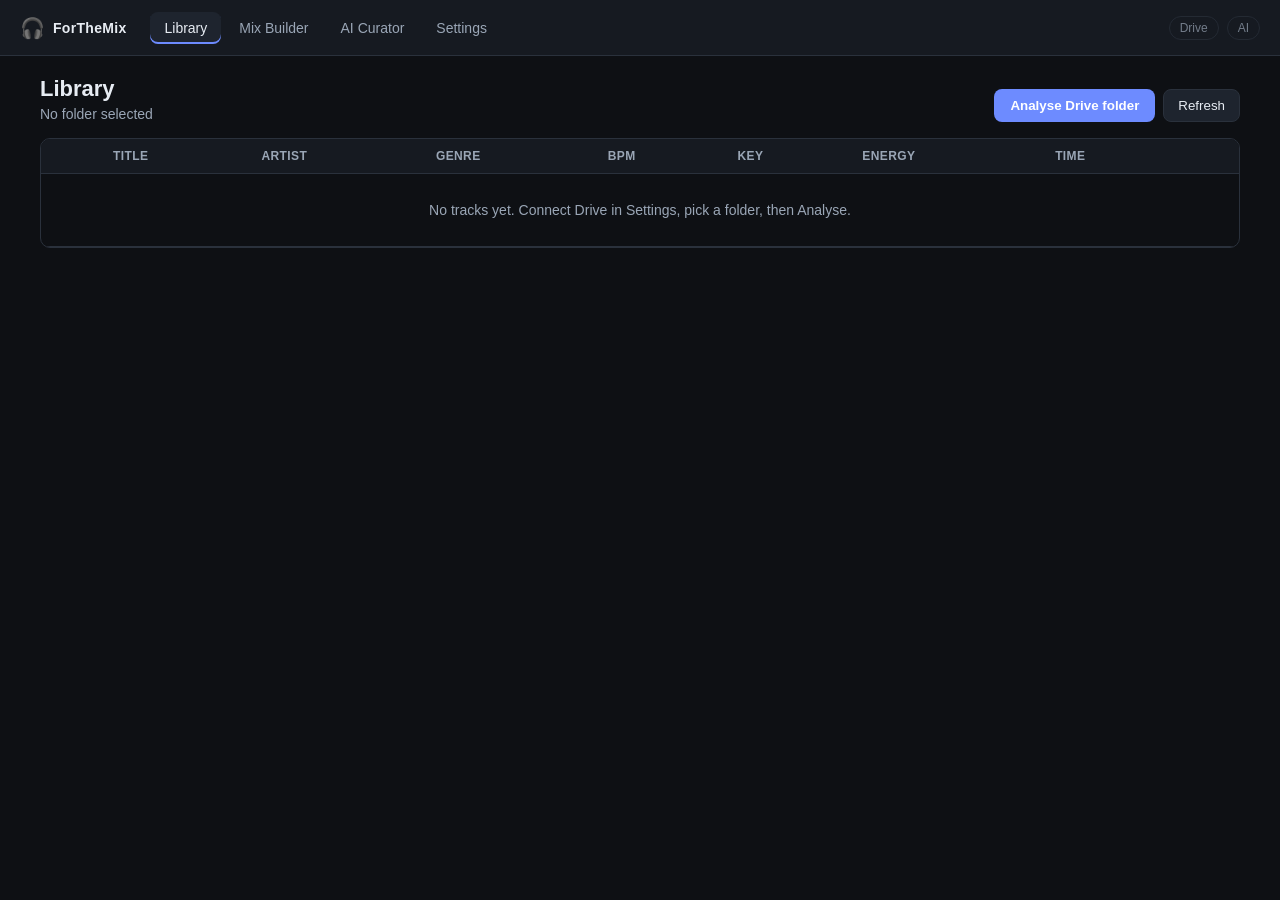
==== app/frontend/index.html @ 005bdcbe "Add ForTheMix: analyse, mix and curate tracks from Google Drive Initial build of a packaged desktop " ====
<!DOCTYPE html>
<html lang="en">
<head>
  <meta charset="UTF-8" />
  <meta name="viewport" content="width=device-width, initial-scale=1.0" />
  <title>ForTheMix</title>
  <link rel="stylesheet" href="style.css" />
</head>
<body>
  <header class="topbar">
    <div class="brand">
      <span class="logo">🎧</span>
      <span class="brand-name">ForTheMix</span>
    </div>
    <nav class="tabs">
      <button class="tab active" data-tab="library">Library</button>
      <button class="tab" data-tab="mix">Mix&nbsp;Builder</button>
      <button class="tab" data-tab="curator">AI&nbsp;Curator</button>
      <button class="tab" data-tab="settings">Settings</button>
    </nav>
    <div class="status-pills">
      <span id="pill-drive" class="pill off" title="Google Drive">Drive</span>
      <span id="pill-ai" class="pill off" title="Anthropic API">AI</span>
    </div>
  </header>

  <main>
    <!-- ============================ LIBRARY ============================ -->
    <section id="tab-library" class="panel active">
      <div class="panel-head">
        <div>
          <h1>Library</h1>
          <p class="sub" id="library-folder">No folder selected</p>
        </div>
        <div class="actions">
          <button id="btn-analyze" class="primary">Analyse Drive folder</button>
          <button id="btn-refresh-tracks" class="ghost">Refresh</button>
        </div>
      </div>

      <div id="analyze-progress" class="progress-wrap hidden">
        <div class="progress-bar"><div id="progress-fill"></div></div>
        <div class="progress-text" id="progress-text">Working…</div>
      </div>

      <div class="table-wrap">
        <table id="track-table">
          <thead>
            <tr>
              <th></th><th>Title</th><th>Artist</th><th>Genre</th>
              <th>BPM</th><th>Key</th><th>Energy</th><th>Time</th><th></th>
            </tr>
          </thead>
          <tbody id="track-rows">
            <tr><td colspan="9" class="empty">No tracks yet. Connect Drive in Settings, pick a folder, then Analyse.</td></tr>
          </tbody>
        </table>
      </div>
    </section>

    <!-- =========================== MIX BUILDER ========================= -->
    <section id="tab-mix" class="panel">
      <div class="mix-layout">
        <div class="mix-available">
          <h2>Available tracks</h2>
          <input id="mix-search" class="search" type="text" placeholder="Filter…" />
          <ul id="available-list" class="track-list"></ul>
        </div>

        <div class="mix-sequence">
          <div class="panel-head compact">
            <h2>Your mix <span id="mix-count" class="count">0</span></h2>
            <div class="actions">
              <button id="btn-clear-mix" class="ghost">Clear</button>
              <button id="btn-export" class="primary">Export M3U</button>
            </div>
          </div>
          <div id="mix-list" class="mix-list">
            <p class="empty">Add tracks from the left to start building. Transition tips appear between them.</p>
          </div>
        </div>
      </div>

      <!-- Player dock -->
      <div id="player" class="player hidden">
        <canvas id="waveform" height="72"></canvas>
        <div class="player-controls">
          <button id="pl-play" class="round">▶</button>
          <span id="pl-title" class="pl-title">—</span>
          <span id="pl-time" class="pl-time">0:00 / 0:00</span>
          <button id="pl-audition" class="ghost" title="Jump to the outgoing track's end into the next track">Audition transition ⏭</button>
          <button id="pl-close" class="ghost">✕</button>
        </div>
        <audio id="audio" preload="auto"></audio>
      </div>
    </section>

    <!-- ============================ CURATOR =========================== -->
    <section id="tab-curator" class="panel">
      <div class="panel-head">
        <div>
          <h1>AI Curator</h1>
          <p class="sub">Describe the set you want — it's built from your analysed library.</p>
        </div>
      </div>

      <div class="curator-grid">
        <div class="curator-input">
          <label>Describe the playlist</label>
          <textarea id="curate-desc" rows="5" placeholder="e.g. Sunset rooftop warm-up. Deep, warm house, slowly building energy, nothing too vocal. Smooth key changes."></textarea>
          <div class="row">
            <label>Target length (minutes, optional)
              <input id="curate-minutes" type="number" min="5" max="480" placeholder="60" />
            </label>
          </div>
          <button id="btn-curate" class="primary">Curate playlist</button>
          <p id="curate-status" class="hint"></p>
        </div>

        <div class="curator-output">
          <div id="curate-reasoning" class="reasoning hidden"></div>
          <ul id="curate-result" class="track-list"></ul>
          <button id="btn-load-mix" class="primary hidden">Load into Mix Builder</button>
        </div>
      </div>
    </section>

    <!-- ============================ SETTINGS ========================== -->
    <section id="tab-settings" class="panel">
      <div class="panel-head"><h1>Settings</h1></div>

      <div class="settings-card">
        <h3>Google Drive</h3>
        <p class="hint">The app signs into your Google Drive to read the folder you nominate. Enter an OAuth client (from Google Cloud Console → Credentials → OAuth client ID → Desktop app).</p>
        <label>OAuth client ID <input id="set-gid" type="text" placeholder="xxxxx.apps.googleusercontent.com" /></label>
        <label>OAuth client secret <input id="set-gsecret" type="password" placeholder="(hidden — leave blank to keep existing)" /></label>
        <div class="actions">
          <button id="btn-save-google" class="ghost">Save client</button>
          <button id="btn-connect" class="primary">Connect Google Drive</button>
          <button id="btn-disconnect" class="ghost hidden">Disconnect</button>
          <span id="drive-state" class="state">Not connected</span>
        </div>

        <div class="folder-picker">
          <label>Nominated folder</label>
          <div class="row">
            <input id="folder-search" type="text" placeholder="Search folder by name…" />
            <button id="btn-folder-search" class="ghost">Search</button>
          </div>
          <ul id="folder-results" class="folder-list"></ul>
          <p class="hint" id="selected-folder">None selected</p>
        </div>
      </div>

      <div class="settings-card">
        <h3>Anthropic (AI Curator)</h3>
        <p class="hint">Paste your Anthropic API key. Stored encrypted on this machine and never leaves it except to call the Claude API.</p>
        <label>API key <input id="set-akey" type="password" placeholder="sk-ant-… (leave blank to keep existing)" /></label>
        <label>Model
          <select id="set-model">
            <option value="claude-opus-4-8">Claude Opus 4.8 (best)</option>
            <option value="claude-sonnet-5">Claude Sonnet 5</option>
            <option value="claude-haiku-4-5-20251001">Claude Haiku 4.5 (fast/cheap)</option>
          </select>
        </label>
        <div class="actions">
          <button id="btn-save-anthropic" class="ghost">Save</button>
          <span id="ai-state" class="state">No key</span>
        </div>
      </div>

      <div class="settings-card">
        <h3>Mixing preferences</h3>
        <label>Smooth BPM tolerance (± BPM considered an easy beatmatch)
          <input id="set-bpmtol" type="number" min="1" max="20" value="6" />
        </label>
        <div class="actions">
          <button id="btn-save-prefs" class="ghost">Save</button>
          <button id="btn-clear-cache" class="danger">Clear analysis cache</button>
        </div>
      </div>
    </section>
  </main>

  <div id="toast" class="toast hidden"></div>
  <script src="app.js"></script>
</body>
</html>
---- app/frontend/style.css ----
:root {
  --bg: #0e1014;
  --bg-2: #161a21;
  --bg-3: #1e242e;
  --line: #2a313c;
  --text: #e7ecf3;
  --muted: #9aa6b6;
  --accent: #6d8bff;
  --accent-2: #4cc9a4;
  --great: #35c48a;
  --good: #7fc06a;
  --ok: #e0b64a;
  --risky: #e08a3c;
  --clash: #e0574c;
  --radius: 10px;
  font-family: -apple-system, "Segoe UI", Roboto, Helvetica, Arial, sans-serif;
}

* { box-sizing: border-box; }
html, body { margin: 0; height: 100%; }
body { background: var(--bg); color: var(--text); font-size: 14px; }

/* ---------------- Top bar ---------------- */
.topbar {
  display: flex; align-items: center; gap: 24px;
  padding: 0 20px; height: 56px;
  background: var(--bg-2); border-bottom: 1px solid var(--line);
  position: sticky; top: 0; z-index: 10;
}
.brand { display: flex; align-items: center; gap: 8px; font-weight: 700; }
.logo { font-size: 20px; }
.brand-name { letter-spacing: 0.3px; }
.tabs { display: flex; gap: 4px; flex: 1; }
.tab {
  background: none; border: none; color: var(--muted);
  padding: 8px 14px; border-radius: 8px; cursor: pointer; font-size: 14px;
}
.tab:hover { color: var(--text); background: var(--bg-3); }
.tab.active { color: var(--text); background: var(--bg-3); box-shadow: inset 0 -2px 0 var(--accent); }
.status-pills { display: flex; gap: 8px; }
.pill {
  font-size: 12px; padding: 4px 10px; border-radius: 20px;
  border: 1px solid var(--line); color: var(--muted);
}
.pill.on { color: #062; background: #b8f5d6; border-color: transparent; }
.pill.off { opacity: 0.7; }

/* ---------------- Panels ---------------- */
main { padding: 20px; max-width: 1240px; margin: 0 auto; }
.panel { display: none; }
.panel.active { display: block; }
.panel-head {
  display: flex; align-items: flex-end; justify-content: space-between;
  margin-bottom: 16px; gap: 16px;
}
.panel-head.compact { align-items: center; margin-bottom: 10px; }
h1 { font-size: 22px; margin: 0 0 4px; }
h2 { font-size: 16px; margin: 0 0 10px; }
h3 { font-size: 15px; margin: 0 0 8px; }
.sub { color: var(--muted); margin: 0; }
.actions { display: flex; gap: 8px; align-items: center; }

/* ---------------- Buttons ---------------- */
button { font-family: inherit; }
.primary {
  background: var(--accent); color: #fff; border: none;
  padding: 9px 16px; border-radius: 8px; cursor: pointer; font-weight: 600;
}
.primary:hover { filter: brightness(1.08); }
.ghost {
  background: var(--bg-3); color: var(--text); border: 1px solid var(--line);
  padding: 8px 14px; border-radius: 8px; cursor: pointer;
}
.ghost:hover { border-color: var(--accent); }
.danger {
  background: transparent; color: var(--clash); border: 1px solid var(--clash);
  padding: 8px 14px; border-radius: 8px; cursor: pointer;
}
button:disabled { opacity: 0.5; cursor: not-allowed; }
.hidden { display: none !important; }

/* ---------------- Progress ---------------- */
.progress-wrap { margin-bottom: 16px; }
.progress-bar { height: 8px; background: var(--bg-3); border-radius: 8px; overflow: hidden; }
#progress-fill { height: 100%; width: 0%; background: linear-gradient(90deg, var(--accent), var(--accent-2)); transition: width 0.25s; }
.progress-text { color: var(--muted); margin-top: 6px; font-size: 13px; }

/* ---------------- Table ---------------- */
.table-wrap { border: 1px solid var(--line); border-radius: var(--radius); overflow: hidden; }
table { width: 100%; border-collapse: collapse; }
th, td { text-align: left; padding: 10px 12px; border-bottom: 1px solid var(--line); }
th { background: var(--bg-2); color: var(--muted); font-weight: 600; font-size: 12px; text-transform: uppercase; letter-spacing: 0.4px; }
tbody tr:hover { background: var(--bg-2); }
td.empty, .empty { color: var(--muted); text-align: center; padding: 28px; }
.badge { padding: 2px 8px; border-radius: 6px; background: var(--bg-3); font-size: 12px; }
.key-badge { font-weight: 700; }
.energy-cell { display: inline-flex; align-items: center; gap: 6px; }
.energy-dot { width: 42px; height: 6px; border-radius: 4px; background: var(--bg-3); overflow: hidden; display: inline-block; }
.energy-dot > i { display: block; height: 100%; background: linear-gradient(90deg, var(--good), var(--risky)); }
.muted { color: var(--muted); }
.warn { color: var(--risky); }
.mini { background: var(--bg-3); border: 1px solid var(--line); color: var(--text); border-radius: 6px; padding: 4px 8px; cursor: pointer; font-size: 12px; }
.mini:hover { border-color: var(--accent); }
.confidence-low { border-bottom: 1px dashed var(--risky); cursor: help; }

/* ---------------- Mix builder ---------------- */
.mix-layout { display: grid; grid-template-columns: 300px 1fr; gap: 16px; }
.mix-available, .mix-sequence { background: var(--bg-2); border: 1px solid var(--line); border-radius: var(--radius); padding: 14px; }
.search { width: 100%; margin-bottom: 10px; padding: 8px; border-radius: 8px; border: 1px solid var(--line); background: var(--bg); color: var(--text); }
.track-list { list-style: none; margin: 0; padding: 0; max-height: 60vh; overflow-y: auto; }
.track-list li {
  display: flex; align-items: center; justify-content: space-between; gap: 8px;
  padding: 8px 10px; border-radius: 8px; margin-bottom: 4px; background: var(--bg-3);
}
.track-list li .t-meta { color: var(--muted); font-size: 12px; }
.track-list li .t-title { font-weight: 600; }
.count { background: var(--accent); color: #fff; border-radius: 20px; padding: 1px 9px; font-size: 12px; margin-left: 6px; }

.mix-list { display: flex; flex-direction: column; gap: 0; max-height: 62vh; overflow-y: auto; }
.mix-item {
  display: flex; align-items: center; gap: 10px; padding: 10px 12px;
  background: var(--bg-3); border: 1px solid var(--line); border-radius: 8px;
}
.mix-item .idx { color: var(--muted); width: 20px; text-align: right; }
.mix-item .m-body { flex: 1; }
.mix-item .m-title { font-weight: 600; }
.mix-item .m-meta { color: var(--muted); font-size: 12px; }
.mix-item .m-tools { display: flex; gap: 4px; }

.transition {
  margin: 6px 0 6px 32px; padding: 8px 12px; border-left: 3px solid var(--line);
  border-radius: 0 8px 8px 0; background: var(--bg); font-size: 13px;
}
.transition .t-head { display: flex; align-items: center; gap: 8px; font-weight: 600; }
.transition .t-detail { color: var(--muted); margin-top: 4px; line-height: 1.5; }
.score-chip { font-size: 12px; padding: 1px 8px; border-radius: 20px; color: #06121a; font-weight: 700; }
.r-great { border-left-color: var(--great); } .r-great .score-chip { background: var(--great); }
.r-good  { border-left-color: var(--good); }  .r-good .score-chip  { background: var(--good); }
.r-ok    { border-left-color: var(--ok); }    .r-ok .score-chip    { background: var(--ok); }
.r-risky { border-left-color: var(--risky); } .r-risky .score-chip { background: var(--risky); color: #fff; }
.r-clash { border-left-color: var(--clash); } .r-clash .score-chip { background: var(--clash); color: #fff; }

/* ---------------- Player ---------------- */
.player {
  position: sticky; bottom: 0; margin-top: 16px;
  background: var(--bg-2); border: 1px solid var(--line); border-radius: var(--radius); padding: 10px 14px;
}
#waveform { width: 100%; display: block; background: var(--bg); border-radius: 8px; }
.player-controls { display: flex; align-items: center; gap: 12px; margin-top: 8px; }
.round { width: 40px; height: 40px; border-radius: 50%; border: none; background: var(--accent); color: #fff; font-size: 16px; cursor: pointer; }
.pl-title { font-weight: 600; flex: 1; overflow: hidden; text-overflow: ellipsis; white-space: nowrap; }
.pl-time { color: var(--muted); font-variant-numeric: tabular-nums; }

/* ---------------- Curator ---------------- */
.curator-grid { display: grid; grid-template-columns: 1fr 1fr; gap: 16px; }
.curator-input, .curator-output { background: var(--bg-2); border: 1px solid var(--line); border-radius: var(--radius); padding: 16px; }
textarea, .curator-input input {
  width: 100%; background: var(--bg); color: var(--text);
  border: 1px solid var(--line); border-radius: 8px; padding: 10px; font-family: inherit; font-size: 14px;
}
textarea { resize: vertical; margin-bottom: 12px; }
.curator-input .row { margin-bottom: 12px; }
.curator-input label { display: block; color: var(--muted); font-size: 13px; margin-bottom: 6px; }
.reasoning { background: var(--bg-3); border-radius: 8px; padding: 12px; margin-bottom: 12px; line-height: 1.5; }
.hint { color: var(--muted); font-size: 12px; line-height: 1.5; }

/* ---------------- Settings ---------------- */
.settings-card { background: var(--bg-2); border: 1px solid var(--line); border-radius: var(--radius); padding: 18px; margin-bottom: 16px; max-width: 720px; }
.settings-card label { display: block; margin: 10px 0; color: var(--muted); font-size: 13px; }
.settings-card input, .settings-card select {
  display: block; width: 100%; margin-top: 5px; padding: 9px;
  background: var(--bg); color: var(--text); border: 1px solid var(--line); border-radius: 8px; font-size: 14px;
}
.settings-card .row { display: flex; gap: 8px; align-items: center; }
.settings-card .row input { margin-top: 0; }
.state { color: var(--muted); font-size: 13px; }
.state.ok { color: var(--great); }
.folder-picker { margin-top: 14px; border-top: 1px solid var(--line); padding-top: 14px; }
.folder-list { list-style: none; margin: 8px 0; padding: 0; max-height: 200px; overflow-y: auto; }
.folder-list li { padding: 8px 10px; background: var(--bg-3); border-radius: 8px; margin-bottom: 4px; cursor: pointer; display: flex; justify-content: space-between; }
.folder-list li:hover { outline: 1px solid var(--accent); }
.folder-list li.sel { outline: 2px solid var(--accent); }

/* ---------------- Toast ---------------- */
.toast {
  position: fixed; bottom: 20px; left: 50%; transform: translateX(-50%);
  background: var(--bg-3); border: 1px solid var(--line); color: var(--text);
  padding: 12px 18px; border-radius: 10px; z-index: 50; max-width: 480px;
  box-shadow: 0 8px 30px rgba(0,0,0,0.4);
}
.toast.err { border-color: var(--clash); }
.toast.ok { border-color: var(--great); }

@media (max-width: 900px) {
  .mix-layout, .curator-grid { grid-template-columns: 1fr; }
}
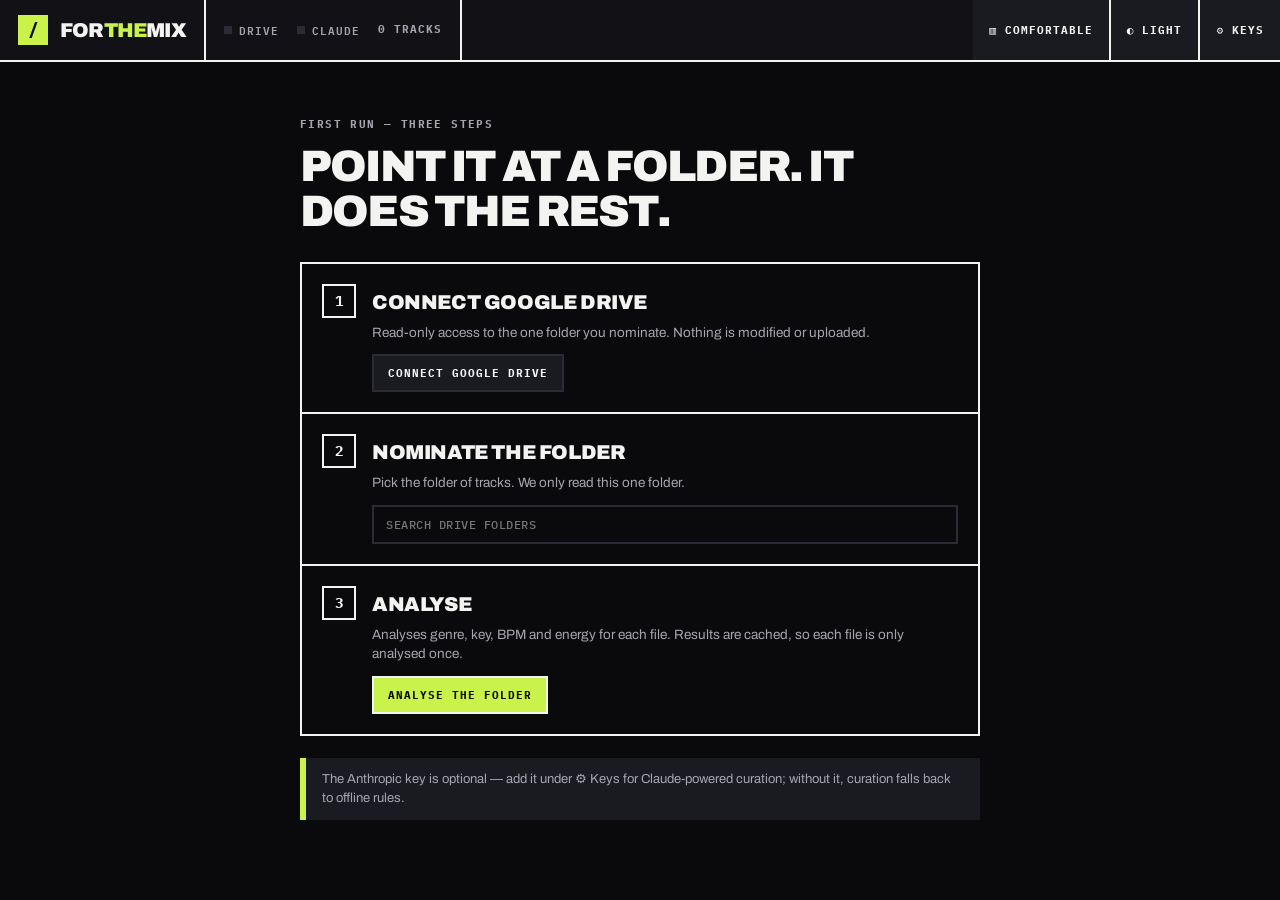
==== commit 1b727e5e: "Wire the v3 brutalist UI and bundle RubberBand in the Windows build UI (app/frontend rebuilt to the " ====
--- a/app/frontend/index.html
+++ b/app/frontend/index.html
@@ -1,5 +1,5 @@
 <!DOCTYPE html>
-<html lang="en">
+<html lang="en" data-theme="dark">
 <head>
   <meta charset="UTF-8" />
   <meta name="viewport" content="width=device-width, initial-scale=1.0" />
@@ -7,180 +7,206 @@
   <link rel="stylesheet" href="style.css" />
 </head>
 <body>
-  <header class="topbar">
+  <!-- ============================ HEADER ============================ -->
+  <header class="header">
     <div class="brand">
-      <span class="logo">🎧</span>
-      <span class="brand-name">ForTheMix</span>
-    </div>
-    <nav class="tabs">
-      <button class="tab active" data-tab="library">Library</button>
-      <button class="tab" data-tab="mix">Mix&nbsp;Builder</button>
-      <button class="tab" data-tab="curator">AI&nbsp;Curator</button>
-      <button class="tab" data-tab="settings">Settings</button>
-    </nav>
-    <div class="status-pills">
-      <span id="pill-drive" class="pill off" title="Google Drive">Drive</span>
-      <span id="pill-ai" class="pill off" title="Anthropic API">AI</span>
-    </div>
+      <span class="sq">/</span>
+      <span class="word">FOR<em>THE</em>MIX</span>
+    </div>
+    <div class="status">
+      <span id="pill-drive" class="pill"><span class="dot"></span>Drive</span>
+      <span id="pill-ai" class="pill"><span class="dot"></span>Claude</span>
+      <span id="track-count" class="count-pill">0 tracks</span>
+    </div>
+    <span class="hspace"></span>
+    <button id="btn-density" class="htoggle">▥ Comfortable</button>
+    <button id="btn-theme" class="htoggle">◐ Light</button>
+    <button id="btn-settings" class="htoggle">⚙ Keys</button>
   </header>
 
-  <main>
-    <!-- ============================ LIBRARY ============================ -->
-    <section id="tab-library" class="panel active">
-      <div class="panel-head">
-        <div>
-          <h1>Library</h1>
-          <p class="sub" id="library-folder">No folder selected</p>
-        </div>
-        <div class="actions">
-          <button id="btn-analyze" class="primary">Analyse Drive folder</button>
-          <button id="btn-refresh-tracks" class="ghost">Refresh</button>
-        </div>
-      </div>
-
-      <div id="analyze-progress" class="progress-wrap hidden">
-        <div class="progress-bar"><div id="progress-fill"></div></div>
-        <div class="progress-text" id="progress-text">Working…</div>
-      </div>
-
-      <div class="table-wrap">
-        <table id="track-table">
-          <thead>
-            <tr>
-              <th></th><th>Title</th><th>Artist</th><th>Genre</th>
-              <th>BPM</th><th>Key</th><th>Energy</th><th>Time</th><th></th>
-            </tr>
-          </thead>
-          <tbody id="track-rows">
-            <tr><td colspan="9" class="empty">No tracks yet. Connect Drive in Settings, pick a folder, then Analyse.</td></tr>
-          </tbody>
-        </table>
-      </div>
-    </section>
-
-    <!-- =========================== MIX BUILDER ========================= -->
-    <section id="tab-mix" class="panel">
-      <div class="mix-layout">
-        <div class="mix-available">
-          <h2>Available tracks</h2>
-          <input id="mix-search" class="search" type="text" placeholder="Filter…" />
-          <ul id="available-list" class="track-list"></ul>
-        </div>
-
-        <div class="mix-sequence">
-          <div class="panel-head compact">
-            <h2>Your mix <span id="mix-count" class="count">0</span></h2>
-            <div class="actions">
-              <button id="btn-clear-mix" class="ghost">Clear</button>
-              <button id="btn-export" class="primary">Export M3U</button>
-            </div>
-          </div>
-          <div id="mix-list" class="mix-list">
-            <p class="empty">Add tracks from the left to start building. Transition tips appear between them.</p>
-          </div>
-        </div>
-      </div>
-
-      <!-- Player dock -->
-      <div id="player" class="player hidden">
-        <canvas id="waveform" height="72"></canvas>
-        <div class="player-controls">
-          <button id="pl-play" class="round">▶</button>
-          <span id="pl-title" class="pl-title">—</span>
-          <span id="pl-time" class="pl-time">0:00 / 0:00</span>
-          <button id="pl-audition" class="ghost" title="Jump to the outgoing track's end into the next track">Audition transition ⏭</button>
-          <button id="pl-close" class="ghost">✕</button>
-        </div>
-        <audio id="audio" preload="auto"></audio>
-      </div>
-    </section>
-
-    <!-- ============================ CURATOR =========================== -->
-    <section id="tab-curator" class="panel">
-      <div class="panel-head">
-        <div>
-          <h1>AI Curator</h1>
-          <p class="sub">Describe the set you want — it's built from your analysed library.</p>
-        </div>
-      </div>
-
-      <div class="curator-grid">
-        <div class="curator-input">
-          <label>Describe the playlist</label>
-          <textarea id="curate-desc" rows="5" placeholder="e.g. Sunset rooftop warm-up. Deep, warm house, slowly building energy, nothing too vocal. Smooth key changes."></textarea>
-          <div class="row">
-            <label>Target length (minutes, optional)
-              <input id="curate-minutes" type="number" min="5" max="480" placeholder="60" />
-            </label>
-          </div>
-          <button id="btn-curate" class="primary">Curate playlist</button>
-          <p id="curate-status" class="hint"></p>
-        </div>
-
-        <div class="curator-output">
-          <div id="curate-reasoning" class="reasoning hidden"></div>
-          <ul id="curate-result" class="track-list"></ul>
-          <button id="btn-load-mix" class="primary hidden">Load into Mix Builder</button>
-        </div>
-      </div>
-    </section>
-
-    <!-- ============================ SETTINGS ========================== -->
-    <section id="tab-settings" class="panel">
-      <div class="panel-head"><h1>Settings</h1></div>
-
-      <div class="settings-card">
-        <h3>Google Drive</h3>
-        <p class="hint">The app signs into your Google Drive to read the folder you nominate. Enter an OAuth client (from Google Cloud Console → Credentials → OAuth client ID → Desktop app).</p>
-        <label>OAuth client ID <input id="set-gid" type="text" placeholder="xxxxx.apps.googleusercontent.com" /></label>
-        <label>OAuth client secret <input id="set-gsecret" type="password" placeholder="(hidden — leave blank to keep existing)" /></label>
-        <div class="actions">
-          <button id="btn-save-google" class="ghost">Save client</button>
-          <button id="btn-connect" class="primary">Connect Google Drive</button>
-          <button id="btn-disconnect" class="ghost hidden">Disconnect</button>
-          <span id="drive-state" class="state">Not connected</span>
-        </div>
-
-        <div class="folder-picker">
-          <label>Nominated folder</label>
-          <div class="row">
-            <input id="folder-search" type="text" placeholder="Search folder by name…" />
-            <button id="btn-folder-search" class="ghost">Search</button>
-          </div>
-          <ul id="folder-results" class="folder-list"></ul>
-          <p class="hint" id="selected-folder">None selected</p>
-        </div>
-      </div>
-
-      <div class="settings-card">
-        <h3>Anthropic (AI Curator)</h3>
-        <p class="hint">Paste your Anthropic API key. Stored encrypted on this machine and never leaves it except to call the Claude API.</p>
-        <label>API key <input id="set-akey" type="password" placeholder="sk-ant-… (leave blank to keep existing)" /></label>
-        <label>Model
+  <!-- ============================ FIRST RUN ============================ -->
+  <section id="state-firstrun" class="state">
+    <div class="firstrun">
+      <p class="eyebrow">First run — three steps</p>
+      <h1>Point it at a folder. It does the rest.</h1>
+      <div class="steps">
+        <div class="step" id="step-drive">
+          <div class="num">1</div>
+          <div>
+            <h3>Connect Google Drive</h3>
+            <p>Read-only access to the one folder you nominate. Nothing is modified or uploaded.</p>
+            <button id="fr-connect" class="btn">Connect Google Drive</button>
+            <button id="fr-disconnect" class="btn hidden">Connected — disconnect</button>
+          </div>
+        </div>
+        <div class="step" id="step-folder">
+          <div class="num">2</div>
+          <div>
+            <h3>Nominate the folder</h3>
+            <p>Pick the folder of tracks. We only read this one folder.</p>
+            <input id="fr-folder-search" type="search" placeholder="SEARCH DRIVE FOLDERS" style="width:100%" />
+            <div id="fr-folder-list" class="folder-list hidden"></div>
+          </div>
+        </div>
+        <div class="step" id="step-analyse">
+          <div class="num">3</div>
+          <div>
+            <h3>Analyse</h3>
+            <p id="fr-analyse-copy">Analyses genre, key, BPM and energy for each file. Results are cached, so each file is only analysed once.</p>
+            <button id="fr-analyse" class="btn pri">Analyse the folder</button>
+          </div>
+        </div>
+      </div>
+      <p class="footnote">The Anthropic key is optional — add it under ⚙ Keys for Claude-powered curation; without it, curation falls back to offline rules.</p>
+    </div>
+  </section>
+
+  <!-- ============================ ANALYSING ============================ -->
+  <section id="state-analysing" class="state">
+    <div class="analysing">
+      <p class="eyebrow">Analysing — you can keep working</p>
+      <div id="an-pct" class="bignum">0%</div>
+      <p id="an-sub" class="subline">0 of 0 analysed</p>
+      <div class="progress"><i id="an-fill"></i></div>
+      <div class="arow">
+        <button id="an-pause" class="btn">❙❙ Pause</button>
+        <button id="an-skip" class="btn pri">Skip to library</button>
+      </div>
+      <div class="feed">
+        <div class="fhead">Live results — cached, so a folder is only ever analysed once</div>
+        <div id="an-feed"></div>
+      </div>
+    </div>
+  </section>
+
+  <!-- ============================ DESKTOP ============================ -->
+  <section id="state-desktop" class="state">
+    <div id="metrics" class="metrics"></div>
+    <div class="work">
+      <!-- Left rail -->
+      <div class="rail">
+        <section class="curator">
+          <h2>Curator</h2>
+          <p class="sub">Say it plainly. Claude builds it from your analysed library.</p>
+          <textarea id="brief" rows="3" placeholder="Sunset rooftop warm-up. Deep warm house, slowly building, nothing too vocal."></textarea>
+          <div class="presets">
+            <button class="btn preset" data-preset="Sunset rooftop warm-up. Deep warm house, slowly building, nothing too vocal.">Sunset rooftop</button>
+            <button class="btn preset" data-preset="Peak time. Driving tech house, high energy, tight harmonic mixing.">Peak time</button>
+            <button class="btn preset" data-preset="Wind down. Melodic, warm, gently dropping energy toward the close.">Wind down</button>
+          </div>
+          <div class="minrow">
+            <div class="mwrap"><input id="minutes" type="number" min="10" max="240" placeholder="60" /><span class="mlabel">min</span></div>
+            <button id="btn-curate" class="btn pri">Curate</button>
+          </div>
+          <div id="reason" class="reason hidden"></div>
+        </section>
+
+        <section class="health">
+          <h2>Library health</h2>
+          <div id="health-rows"></div>
+        </section>
+
+        <section class="arc">
+          <h2>Energy arc</h2>
+          <div id="arc-bars" class="bars"></div>
+          <div id="arc-tally" class="tally"></div>
+        </section>
+      </div>
+
+      <!-- Main pane -->
+      <div class="pane">
+        <div class="tabbar">
+          <button class="tab on" data-pane="library">Library</button>
+          <button class="tab" data-pane="set">The set (<span id="set-count">0</span>)</button>
+          <span class="grow"></span>
+          <button id="btn-clear-set" class="tab" style="color:var(--ink2)">Clear set</button>
+          <button id="btn-export" class="tab" style="background:var(--acid);color:var(--acidink)">Export M3U</button>
+        </div>
+
+        <!-- Library pane -->
+        <div id="pane-library" class="lib">
+          <div class="toolbar">
+            <input id="filter" class="filter" type="search" placeholder="FILTER TITLE / ARTIST / KEY" />
+            <button class="btn crate on" data-crate="all">All</button>
+            <button class="btn crate" data-crate="unanalysed">Unanalysed</button>
+            <button class="btn crate" data-crate="nogenre">No genre tag</button>
+            <button class="btn crate" data-crate="lowconf">Low-confidence key</button>
+            <button class="btn crate" data-crate="dupes">Duplicates</button>
+            <button class="btn crate" data-crate="bpm">126–134 bpm</button>
+          </div>
+          <div class="grid-head">
+            <span></span>
+            <button data-sort="title" class="active">Title ▾</button>
+            <button data-sort="artist">Artist</button>
+            <button data-sort="genre">Genre</button>
+            <button data-sort="bpm">BPM</button>
+            <button data-sort="key">Key</button>
+            <button data-sort="energy">Energy</button>
+            <button data-sort="duration">Time</button>
+          </div>
+          <div id="grid-rows"></div>
+          <div class="gridfoot">
+            <span id="foot-range">0–0 of 0</span>
+            <span class="pg"><button id="pg-prev" class="btn">Prev</button><button id="pg-next" class="btn">Next</button></span>
+          </div>
+        </div>
+
+        <!-- Set pane -->
+        <div id="pane-set" class="setlist hidden"></div>
+
+        <!-- Player dock -->
+        <div class="dock">
+          <button id="pl-play" class="playbtn">▶</button>
+          <span id="pl-title" class="ptitle">—</span>
+          <div id="pl-wave" class="wave"></div>
+          <span id="pl-time" class="ptime mono">0:00 / 0:00</span>
+          <select id="pl-device" title="Output device"><option>Default output</option></select>
+          <button id="pl-audition" class="btn">Audition ⏭</button>
+          <audio id="audio" preload="auto"></audio>
+        </div>
+      </div>
+    </div>
+  </section>
+
+  <!-- ============================ SETTINGS MODAL ============================ -->
+  <div id="settings-modal" class="modal hidden">
+    <div class="box">
+      <div class="mhead">
+        <h2>Keys &amp; connection</h2>
+        <button id="settings-close" class="btn">Close</button>
+      </div>
+      <div class="mbody">
+        <div class="field">
+          <label>Google OAuth client ID</label>
+          <input id="set-gid" type="text" placeholder="xxxxx.apps.googleusercontent.com" />
+        </div>
+        <div class="field">
+          <label>Google OAuth client secret</label>
+          <input id="set-gsecret" type="password" placeholder="(hidden — leave blank to keep)" />
+        </div>
+        <div class="field">
+          <label>Anthropic API key (optional)</label>
+          <input id="set-akey" type="password" placeholder="sk-ant-… (leave blank to keep)" />
+        </div>
+        <div class="field">
+          <label>Model</label>
           <select id="set-model">
-            <option value="claude-opus-4-8">Claude Opus 4.8 (best)</option>
+            <option value="claude-opus-4-8">Claude Opus 4.8</option>
             <option value="claude-sonnet-5">Claude Sonnet 5</option>
-            <option value="claude-haiku-4-5-20251001">Claude Haiku 4.5 (fast/cheap)</option>
+            <option value="claude-haiku-4-5-20251001">Claude Haiku 4.5</option>
           </select>
-        </label>
-        <div class="actions">
-          <button id="btn-save-anthropic" class="ghost">Save</button>
-          <span id="ai-state" class="state">No key</span>
-        </div>
-      </div>
-
-      <div class="settings-card">
-        <h3>Mixing preferences</h3>
-        <label>Smooth BPM tolerance (± BPM considered an easy beatmatch)
-          <input id="set-bpmtol" type="number" min="1" max="20" value="6" />
-        </label>
-        <div class="actions">
-          <button id="btn-save-prefs" class="ghost">Save</button>
-          <button id="btn-clear-cache" class="danger">Clear analysis cache</button>
-        </div>
-      </div>
-    </section>
-  </main>
+        </div>
+        <div class="field">
+          <label>Beatmatch warn threshold (%)</label>
+          <input id="set-warn" type="number" min="1" max="20" value="6" />
+        </div>
+        <div style="display:flex;gap:8px;flex-wrap:wrap">
+          <button id="settings-save" class="btn pri">Save</button>
+          <button id="settings-clearcache" class="btn danger">Clear analysis cache</button>
+        </div>
+      </div>
+    </div>
+  </div>
 
   <div id="toast" class="toast hidden"></div>
   <script src="app.js"></script>
--- a/app/frontend/style.css
+++ b/app/frontend/style.css
@@ -1,196 +1,269 @@
+/* ForTheMix — v3 brutalist UI. Square, hard-grid, black + acid. No CDN. */
+
+@font-face {
+  font-family: "Archivo";
+  src: url("fonts/archivo-var.woff2") format("woff2");
+  font-weight: 100 900;
+  font-display: swap;
+}
+@font-face { font-family: "IBM Plex Mono"; src: url("fonts/plexmono-500.woff2") format("woff2"); font-weight: 500; font-display: swap; }
+@font-face { font-family: "IBM Plex Mono"; src: url("fonts/plexmono-600.woff2") format("woff2"); font-weight: 600; font-display: swap; }
+@font-face { font-family: "IBM Plex Mono"; src: url("fonts/plexmono-700.woff2") format("woff2"); font-weight: 700; font-display: swap; }
+
 :root {
-  --bg: #0e1014;
-  --bg-2: #161a21;
-  --bg-3: #1e242e;
-  --line: #2a313c;
-  --text: #e7ecf3;
-  --muted: #9aa6b6;
-  --accent: #6d8bff;
-  --accent-2: #4cc9a4;
-  --great: #35c48a;
-  --good: #7fc06a;
-  --ok: #e0b64a;
-  --risky: #e08a3c;
-  --clash: #e0574c;
-  --radius: 10px;
-  font-family: -apple-system, "Segoe UI", Roboto, Helvetica, Arial, sans-serif;
+  --bg: #0a0a0c;   --panel: #121216;  --panel2: #1a1a21;  --line: #2b2b35;
+  --ink: #f3f3f1;  --ink2: #a5a5b0;
+  --acid: #c9f24a;       --acidink: #0a0a0c;  --acidtext: #c9f24a;  --chipink: #0a0a0c;
+  --great: #6ef2a8; --good: #c9f24a; --ok: #ffd23d; --risky: #ff9c3d; --clash: #ff3d7f;
+  --shadow: none;
+  --disp: "Archivo", system-ui, sans-serif;
+  --mono: "IBM Plex Mono", ui-monospace, monospace;
+}
+html[data-theme="light"] {
+  --bg: #ece8dd;   --panel: #ffffff;  --panel2: #f4f1e7;  --line: #d6d1c2;
+  --ink: #121210;  --ink2: #5b584f;
+  --acid: #b4dc1e; --acidink: #101008; --acidtext: #4a6b00; --chipink: #ffffff;
+  --great: #0b7a4c; --good: #4a6f0c; --ok: #7d5a00; --risky: #94430a; --clash: #b80d4d;
+  --shadow: 4px 4px 0 #121210;
 }
 
 * { box-sizing: border-box; }
 html, body { margin: 0; height: 100%; }
-body { background: var(--bg); color: var(--text); font-size: 14px; }
-
-/* ---------------- Top bar ---------------- */
-.topbar {
-  display: flex; align-items: center; gap: 24px;
-  padding: 0 20px; height: 56px;
-  background: var(--bg-2); border-bottom: 1px solid var(--line);
-  position: sticky; top: 0; z-index: 10;
-}
-.brand { display: flex; align-items: center; gap: 8px; font-weight: 700; }
-.logo { font-size: 20px; }
-.brand-name { letter-spacing: 0.3px; }
-.tabs { display: flex; gap: 4px; flex: 1; }
-.tab {
-  background: none; border: none; color: var(--muted);
-  padding: 8px 14px; border-radius: 8px; cursor: pointer; font-size: 14px;
-}
-.tab:hover { color: var(--text); background: var(--bg-3); }
-.tab.active { color: var(--text); background: var(--bg-3); box-shadow: inset 0 -2px 0 var(--accent); }
-.status-pills { display: flex; gap: 8px; }
-.pill {
-  font-size: 12px; padding: 4px 10px; border-radius: 20px;
-  border: 1px solid var(--line); color: var(--muted);
-}
-.pill.on { color: #062; background: #b8f5d6; border-color: transparent; }
-.pill.off { opacity: 0.7; }
-
-/* ---------------- Panels ---------------- */
-main { padding: 20px; max-width: 1240px; margin: 0 auto; }
-.panel { display: none; }
-.panel.active { display: block; }
-.panel-head {
-  display: flex; align-items: flex-end; justify-content: space-between;
-  margin-bottom: 16px; gap: 16px;
-}
-.panel-head.compact { align-items: center; margin-bottom: 10px; }
-h1 { font-size: 22px; margin: 0 0 4px; }
-h2 { font-size: 16px; margin: 0 0 10px; }
-h3 { font-size: 15px; margin: 0 0 8px; }
-.sub { color: var(--muted); margin: 0; }
-.actions { display: flex; gap: 8px; align-items: center; }
-
-/* ---------------- Buttons ---------------- */
-button { font-family: inherit; }
-.primary {
-  background: var(--accent); color: #fff; border: none;
-  padding: 9px 16px; border-radius: 8px; cursor: pointer; font-weight: 600;
-}
-.primary:hover { filter: brightness(1.08); }
-.ghost {
-  background: var(--bg-3); color: var(--text); border: 1px solid var(--line);
-  padding: 8px 14px; border-radius: 8px; cursor: pointer;
-}
-.ghost:hover { border-color: var(--accent); }
-.danger {
-  background: transparent; color: var(--clash); border: 1px solid var(--clash);
-  padding: 8px 14px; border-radius: 8px; cursor: pointer;
-}
-button:disabled { opacity: 0.5; cursor: not-allowed; }
+body {
+  background: var(--bg); color: var(--ink);
+  font-family: var(--disp); font-size: 14px; line-height: 1.45;
+  -webkit-font-smoothing: antialiased;
+}
+button, input, textarea, select { font-family: inherit; color: inherit; }
+button { cursor: pointer; }
 .hidden { display: none !important; }
-
-/* ---------------- Progress ---------------- */
-.progress-wrap { margin-bottom: 16px; }
-.progress-bar { height: 8px; background: var(--bg-3); border-radius: 8px; overflow: hidden; }
-#progress-fill { height: 100%; width: 0%; background: linear-gradient(90deg, var(--accent), var(--accent-2)); transition: width 0.25s; }
-.progress-text { color: var(--muted); margin-top: 6px; font-size: 13px; }
-
-/* ---------------- Table ---------------- */
-.table-wrap { border: 1px solid var(--line); border-radius: var(--radius); overflow: hidden; }
-table { width: 100%; border-collapse: collapse; }
-th, td { text-align: left; padding: 10px 12px; border-bottom: 1px solid var(--line); }
-th { background: var(--bg-2); color: var(--muted); font-weight: 600; font-size: 12px; text-transform: uppercase; letter-spacing: 0.4px; }
-tbody tr:hover { background: var(--bg-2); }
-td.empty, .empty { color: var(--muted); text-align: center; padding: 28px; }
-.badge { padding: 2px 8px; border-radius: 6px; background: var(--bg-3); font-size: 12px; }
-.key-badge { font-weight: 700; }
-.energy-cell { display: inline-flex; align-items: center; gap: 6px; }
-.energy-dot { width: 42px; height: 6px; border-radius: 4px; background: var(--bg-3); overflow: hidden; display: inline-block; }
-.energy-dot > i { display: block; height: 100%; background: linear-gradient(90deg, var(--good), var(--risky)); }
-.muted { color: var(--muted); }
-.warn { color: var(--risky); }
-.mini { background: var(--bg-3); border: 1px solid var(--line); color: var(--text); border-radius: 6px; padding: 4px 8px; cursor: pointer; font-size: 12px; }
-.mini:hover { border-color: var(--accent); }
-.confidence-low { border-bottom: 1px dashed var(--risky); cursor: help; }
-
-/* ---------------- Mix builder ---------------- */
-.mix-layout { display: grid; grid-template-columns: 300px 1fr; gap: 16px; }
-.mix-available, .mix-sequence { background: var(--bg-2); border: 1px solid var(--line); border-radius: var(--radius); padding: 14px; }
-.search { width: 100%; margin-bottom: 10px; padding: 8px; border-radius: 8px; border: 1px solid var(--line); background: var(--bg); color: var(--text); }
-.track-list { list-style: none; margin: 0; padding: 0; max-height: 60vh; overflow-y: auto; }
-.track-list li {
-  display: flex; align-items: center; justify-content: space-between; gap: 8px;
-  padding: 8px 10px; border-radius: 8px; margin-bottom: 4px; background: var(--bg-3);
-}
-.track-list li .t-meta { color: var(--muted); font-size: 12px; }
-.track-list li .t-title { font-weight: 600; }
-.count { background: var(--accent); color: #fff; border-radius: 20px; padding: 1px 9px; font-size: 12px; margin-left: 6px; }
-
-.mix-list { display: flex; flex-direction: column; gap: 0; max-height: 62vh; overflow-y: auto; }
-.mix-item {
-  display: flex; align-items: center; gap: 10px; padding: 10px 12px;
-  background: var(--bg-3); border: 1px solid var(--line); border-radius: 8px;
-}
-.mix-item .idx { color: var(--muted); width: 20px; text-align: right; }
-.mix-item .m-body { flex: 1; }
-.mix-item .m-title { font-weight: 600; }
-.mix-item .m-meta { color: var(--muted); font-size: 12px; }
-.mix-item .m-tools { display: flex; gap: 4px; }
-
-.transition {
-  margin: 6px 0 6px 32px; padding: 8px 12px; border-left: 3px solid var(--line);
-  border-radius: 0 8px 8px 0; background: var(--bg); font-size: 13px;
-}
-.transition .t-head { display: flex; align-items: center; gap: 8px; font-weight: 600; }
-.transition .t-detail { color: var(--muted); margin-top: 4px; line-height: 1.5; }
-.score-chip { font-size: 12px; padding: 1px 8px; border-radius: 20px; color: #06121a; font-weight: 700; }
-.r-great { border-left-color: var(--great); } .r-great .score-chip { background: var(--great); }
-.r-good  { border-left-color: var(--good); }  .r-good .score-chip  { background: var(--good); }
-.r-ok    { border-left-color: var(--ok); }    .r-ok .score-chip    { background: var(--ok); }
-.r-risky { border-left-color: var(--risky); } .r-risky .score-chip { background: var(--risky); color: #fff; }
-.r-clash { border-left-color: var(--clash); } .r-clash .score-chip { background: var(--clash); color: #fff; }
-
-/* ---------------- Player ---------------- */
-.player {
-  position: sticky; bottom: 0; margin-top: 16px;
-  background: var(--bg-2); border: 1px solid var(--line); border-radius: var(--radius); padding: 10px 14px;
-}
-#waveform { width: 100%; display: block; background: var(--bg); border-radius: 8px; }
-.player-controls { display: flex; align-items: center; gap: 12px; margin-top: 8px; }
-.round { width: 40px; height: 40px; border-radius: 50%; border: none; background: var(--accent); color: #fff; font-size: 16px; cursor: pointer; }
-.pl-title { font-weight: 600; flex: 1; overflow: hidden; text-overflow: ellipsis; white-space: nowrap; }
-.pl-time { color: var(--muted); font-variant-numeric: tabular-nums; }
-
-/* ---------------- Curator ---------------- */
-.curator-grid { display: grid; grid-template-columns: 1fr 1fr; gap: 16px; }
-.curator-input, .curator-output { background: var(--bg-2); border: 1px solid var(--line); border-radius: var(--radius); padding: 16px; }
-textarea, .curator-input input {
-  width: 100%; background: var(--bg); color: var(--text);
-  border: 1px solid var(--line); border-radius: 8px; padding: 10px; font-family: inherit; font-size: 14px;
-}
-textarea { resize: vertical; margin-bottom: 12px; }
-.curator-input .row { margin-bottom: 12px; }
-.curator-input label { display: block; color: var(--muted); font-size: 13px; margin-bottom: 6px; }
-.reasoning { background: var(--bg-3); border-radius: 8px; padding: 12px; margin-bottom: 12px; line-height: 1.5; }
-.hint { color: var(--muted); font-size: 12px; line-height: 1.5; }
-
-/* ---------------- Settings ---------------- */
-.settings-card { background: var(--bg-2); border: 1px solid var(--line); border-radius: var(--radius); padding: 18px; margin-bottom: 16px; max-width: 720px; }
-.settings-card label { display: block; margin: 10px 0; color: var(--muted); font-size: 13px; }
-.settings-card input, .settings-card select {
-  display: block; width: 100%; margin-top: 5px; padding: 9px;
-  background: var(--bg); color: var(--text); border: 1px solid var(--line); border-radius: 8px; font-size: 14px;
-}
-.settings-card .row { display: flex; gap: 8px; align-items: center; }
-.settings-card .row input { margin-top: 0; }
-.state { color: var(--muted); font-size: 13px; }
-.state.ok { color: var(--great); }
-.folder-picker { margin-top: 14px; border-top: 1px solid var(--line); padding-top: 14px; }
-.folder-list { list-style: none; margin: 8px 0; padding: 0; max-height: 200px; overflow-y: auto; }
-.folder-list li { padding: 8px 10px; background: var(--bg-3); border-radius: 8px; margin-bottom: 4px; cursor: pointer; display: flex; justify-content: space-between; }
-.folder-list li:hover { outline: 1px solid var(--accent); }
-.folder-list li.sel { outline: 2px solid var(--accent); }
-
-/* ---------------- Toast ---------------- */
-.toast {
-  position: fixed; bottom: 20px; left: 50%; transform: translateX(-50%);
-  background: var(--bg-3); border: 1px solid var(--line); color: var(--text);
-  padding: 12px 18px; border-radius: 10px; z-index: 50; max-width: 480px;
-  box-shadow: 0 8px 30px rgba(0,0,0,0.4);
-}
-.toast.err { border-color: var(--clash); }
-.toast.ok { border-color: var(--great); }
-
-@media (max-width: 900px) {
-  .mix-layout, .curator-grid { grid-template-columns: 1fr; }
-}
+.mono { font-family: var(--mono); }
+.up { text-transform: uppercase; letter-spacing: 1px; }
+
+/* ---------------- Header ---------------- */
+.header {
+  position: sticky; top: 0; z-index: 40; display: flex; flex-wrap: wrap;
+  background: var(--panel); border-bottom: 2px solid var(--ink);
+}
+.header > * { border-right: 2px solid var(--ink); display: flex; align-items: center; }
+.brand { gap: 12px; padding: 0 18px; height: 60px; }
+.brand .sq { width: 30px; height: 30px; background: var(--acid); color: var(--acidink);
+  display: grid; place-items: center; font-family: var(--mono); font-weight: 700; font-size: 18px; }
+.brand .word { font-family: var(--disp); font-weight: 900; font-size: 20px; letter-spacing: -0.8px; }
+.brand .word em { font-style: normal; color: var(--acidtext); }
+.hspace { flex: 1; border-right: none; }
+.status { gap: 18px; padding: 0 18px; height: 60px; }
+.pill { display: flex; align-items: center; gap: 7px; font-family: var(--mono); font-weight: 600;
+  font-size: 11px; text-transform: uppercase; letter-spacing: 1px; color: var(--ink2); }
+.pill .dot { width: 8px; height: 8px; background: var(--line); }
+.pill.on .dot { background: var(--great); }
+.pill.on { color: var(--ink); }
+.count-pill { font-family: var(--mono); font-size: 11px; font-weight: 700; letter-spacing: 1px;
+  text-transform: uppercase; color: var(--ink2); }
+.htoggle { padding: 0 16px; height: 60px; background: var(--panel2); border: none;
+  border-right: 2px solid var(--ink); font-family: var(--mono); font-weight: 700; font-size: 11px;
+  text-transform: uppercase; letter-spacing: 1px; color: var(--ink); }
+.htoggle:hover { background: var(--acid); color: var(--acidink); }
+.htoggle:last-child { border-right: none; }
+
+/* ---------------- Generic controls ---------------- */
+.btn {
+  font-family: var(--mono); font-weight: 700; font-size: 11px; letter-spacing: 1px;
+  text-transform: uppercase; padding: 10px 14px; background: var(--panel2);
+  border: 2px solid var(--line); color: var(--ink);
+}
+.btn:hover { border-color: var(--ink); }
+.btn.pri { background: var(--acid); border-color: var(--ink); color: var(--acidink); box-shadow: var(--shadow); }
+.btn.pri:hover { filter: brightness(1.05); }
+.btn.on { background: var(--acid); border-color: var(--ink); color: var(--acidink); }
+.btn.danger:hover { border-color: var(--clash); color: var(--clash); }
+.btn[disabled] { opacity: .4; cursor: not-allowed; }
+input[type="text"], input[type="password"], input[type="number"], input[type="search"], textarea, select {
+  background: var(--bg); border: 2px solid var(--line); color: var(--ink);
+  padding: 10px 12px; font-family: var(--mono); font-size: 12px; letter-spacing: .5px;
+}
+input:focus, textarea:focus, select:focus { outline: none; border-color: var(--acid); }
+textarea { font-family: var(--disp); font-size: 14px; letter-spacing: 0; resize: vertical; }
+.eyebrow { font-family: var(--mono); font-weight: 700; font-size: 11px; letter-spacing: 1.4px;
+  text-transform: uppercase; color: var(--ink2); }
+
+/* ---------------- States ---------------- */
+.state { display: none; }
+.state.on { display: block; }
+
+/* First run */
+.firstrun { max-width: 720px; margin: 0 auto; padding: 44px 20px 60px; }
+.firstrun h1 { font-family: var(--disp); font-weight: 900; font-size: 44px; line-height: 1.02;
+  letter-spacing: -1.8px; text-transform: uppercase; margin: 10px 0 28px; }
+.steps { border: 2px solid var(--ink); }
+.step { display: grid; grid-template-columns: 34px 1fr; gap: 16px; padding: 20px; border-top: 2px solid var(--ink); }
+.step:first-child { border-top: none; }
+.step .num { width: 34px; height: 34px; border: 2px solid var(--ink); display: grid; place-items: center;
+  font-family: var(--mono); font-weight: 700; }
+.step.done .num { background: var(--acid); color: var(--acidink); border-color: var(--ink); }
+.step h3 { font-family: var(--disp); font-weight: 900; font-size: 20px; letter-spacing: -.4px;
+  text-transform: uppercase; margin: 4px 0 6px; }
+.step p { color: var(--ink2); margin: 0 0 12px; font-size: 13.5px; }
+.folder-list { border: 2px solid var(--line); margin-top: 10px; max-height: 220px; overflow-y: auto; }
+.folder-row { display: flex; justify-content: space-between; align-items: center; padding: 11px 13px;
+  border-bottom: 2px solid var(--line); cursor: pointer; }
+.folder-row:last-child { border-bottom: none; }
+.folder-row .fname { font-family: var(--disp); font-weight: 700; font-size: 14px; }
+.folder-row .fcount { font-family: var(--mono); font-size: 11px; color: var(--ink2); }
+.folder-row.sel { border-color: var(--ink); background: var(--panel2); outline: 2px solid var(--ink); }
+.footnote { border-left: 6px solid var(--acid); background: var(--panel2); padding: 12px 16px;
+  margin-top: 22px; color: var(--ink2); font-size: 13px; }
+
+/* Analysing */
+.analysing { max-width: 760px; margin: 0 auto; padding: 44px 20px 60px; }
+.bignum { font-family: var(--mono); font-weight: 900; font-size: 62px; line-height: 1; letter-spacing: -2.6px; margin: 8px 0; }
+.subline { color: var(--ink2); font-family: var(--mono); font-size: 12px; letter-spacing: 1px; text-transform: uppercase; }
+.progress { height: 22px; border: 2px solid var(--ink); background: var(--bg); margin: 20px 0; }
+.progress > i { display: block; height: 100%; background: var(--acid); width: 0%; }
+.arow { display: flex; gap: 12px; margin-bottom: 24px; }
+.feed { border: 2px solid var(--ink); }
+.feed .fhead { padding: 11px 14px; border-bottom: 2px solid var(--ink); background: var(--panel2);
+  font-family: var(--mono); font-size: 11px; font-weight: 700; letter-spacing: 1px; text-transform: uppercase; color: var(--ink2); }
+.feed .frow { display: flex; align-items: center; gap: 12px; padding: 9px 14px; border-bottom: 2px solid var(--line);
+  font-family: var(--mono); font-size: 12px; }
+.feed .frow:last-child { border-bottom: none; }
+.feed .fdot { width: 8px; height: 8px; background: var(--ink2); flex: none; }
+.feed .fdot.great { background: var(--great); } .feed .fdot.ok { background: var(--ok); }
+.feed .ftitle { flex: 1; overflow: hidden; text-overflow: ellipsis; white-space: nowrap; }
+.feed .fkey { color: var(--acidtext); width: 40px; } .feed .fbpm { width: 48px; color: var(--ink2); }
+.feed .fstatus { color: var(--ink2); text-transform: uppercase; }
+
+/* ---------------- Desktop ---------------- */
+.metrics { background: var(--acid); color: var(--acidink); font-family: var(--mono); font-weight: 700;
+  font-size: 12px; letter-spacing: 1px; text-transform: uppercase; padding: 9px 18px; display: flex; gap: 22px; flex-wrap: wrap; }
+.work { display: flex; flex-wrap: wrap; align-items: stretch; }
+.rail { flex: 1 1 320px; min-width: 290px; background: var(--panel); border-right: 2px solid var(--ink); }
+.rail > section { border-bottom: 2px solid var(--ink); padding: 16px; }
+.rail h2 { font-family: var(--disp); font-weight: 900; font-size: 22px; letter-spacing: -.6px; text-transform: uppercase; margin: 0 0 4px; }
+.rail .sub { color: var(--ink2); font-size: 13px; margin: 0 0 12px; }
+.presets { display: flex; gap: 8px; flex-wrap: wrap; margin: 10px 0; }
+.minrow { display: flex; align-items: center; justify-content: space-between; gap: 10px; margin-top: 10px; }
+.minrow .mwrap { display: flex; align-items: center; gap: 8px; }
+.minrow input { width: 74px; }
+.mlabel { font-family: var(--mono); font-size: 11px; font-weight: 700; letter-spacing: 1px; color: var(--ink2); }
+.reason { border-left: 4px solid var(--acid); background: var(--panel2); padding: 12px 14px; margin-top: 12px; font-size: 13px; line-height: 1.5; }
+
+.health h2, .arc h2 { font-family: var(--mono); font-weight: 700; font-size: 11px; letter-spacing: 1.4px;
+  text-transform: uppercase; color: var(--ink2); margin: 0 0 10px; }
+.hrow { display: grid; grid-template-columns: 46px 1fr auto; gap: 12px; align-items: center;
+  padding: 11px 0; border-top: 2px solid var(--line); }
+.hrow:first-of-type { border-top: none; }
+.hrow .hc { font-family: var(--mono); font-weight: 700; font-size: 19px; }
+.hrow .hl { font-size: 13.5px; }
+
+.arc .bars { display: flex; align-items: flex-end; gap: 4px; height: 78px; }
+.arc .bar { flex: 1; min-width: 5px; max-width: 34px; background: var(--good); }
+.arc .bar.mid { background: var(--acid); } .arc .bar.hot { background: var(--risky); }
+.arc .tally { display: flex; gap: 8px; margin-top: 10px; flex-wrap: wrap; }
+.tchip { font-family: var(--mono); font-weight: 700; font-size: 10px; letter-spacing: 1px; text-transform: uppercase;
+  border: 2px solid currentColor; padding: 3px 7px; }
+
+.pane { flex: 3 1 620px; display: flex; flex-direction: column; min-width: 0; }
+.tabbar { display: flex; align-items: stretch; border-bottom: 2px solid var(--ink); }
+.tab { padding: 16px 20px; background: var(--panel); border: none; border-right: 2px solid var(--ink);
+  font-family: var(--disp); font-weight: 800; font-size: 16px; letter-spacing: -.3px; text-transform: uppercase; color: var(--ink2); }
+.tab.on { background: var(--bg); color: var(--ink); box-shadow: inset 0 -4px 0 var(--acid); }
+.tabbar .grow { flex: 1; border-right: none; }
+
+.toolbar { display: flex; flex-wrap: wrap; gap: 8px; padding: 12px 16px; border-bottom: 2px solid var(--line); align-items: center; }
+.toolbar .filter { flex: 1 1 210px; }
+
+/* Library grid */
+.lib { flex: 1; }
+.grid-head, .grid-row {
+  display: grid;
+  grid-template-columns: 36px minmax(0,2.3fr) minmax(0,1.5fr) minmax(0,1.1fr) 76px 64px 96px 58px;
+  gap: 10px; padding: 9px 16px; align-items: center;
+}
+body.compact .grid-row { padding: 5px 16px; font-size: 12.5px; }
+.grid-head { background: var(--panel2); border-bottom: 2px solid var(--ink); }
+.grid-head button { background: none; border: none; text-align: left; padding: 0;
+  font-family: var(--mono); font-weight: 700; font-size: 10px; letter-spacing: 1px; text-transform: uppercase; color: var(--ink2); }
+.grid-head button.active { color: var(--ink); }
+.grid-row { border-bottom: 2px solid var(--line); }
+.grid-row.inmix { background: var(--panel2); }
+.grid-row.dupe { border-left: 4px solid var(--risky); }
+.addbtn { width: 24px; height: 24px; border: 2px solid var(--ink); background: transparent; color: var(--ink);
+  font-family: var(--mono); font-weight: 700; display: grid; place-items: center; line-height: 1; }
+.addbtn.in { background: var(--acid); color: var(--acidink); }
+.rtitle { font-family: var(--disp); font-weight: 700; font-size: 14px; overflow: hidden; text-overflow: ellipsis; white-space: nowrap; }
+body.compact .rtitle { font-size: 13px; }
+.rartist { font-family: var(--mono); font-size: 11px; letter-spacing: .5px; text-transform: uppercase; color: var(--ink2);
+  overflow: hidden; text-overflow: ellipsis; white-space: nowrap; }
+.cell-edit { background: none; border: none; text-align: left; padding: 2px 3px; font-family: var(--mono); font-size: 12px; color: var(--ink); width: 100%; }
+.cell-edit:hover { outline: 2px dashed var(--line); }
+.cell-edit.untagged { font-style: italic; color: var(--ink2); font-family: var(--disp); }
+.cell-input { width: 100%; padding: 2px 4px; border: 2px solid var(--acid); background: var(--bg); font-family: var(--mono); font-size: 12px; }
+.keyval { color: var(--acidtext); font-weight: 700; }
+.keyval.lowconf { border-bottom: 1px dashed var(--risky); }
+.dash { color: var(--ink2); }
+.energy { display: flex; align-items: center; gap: 7px; }
+.energy .track { width: 46px; height: 5px; background: var(--line); }
+.energy .track > i { display: block; height: 100%; background: var(--good); }
+.energy .ev { font-family: var(--mono); font-size: 10.5px; }
+.rtime { font-family: var(--mono); font-size: 11px; color: var(--ink2); }
+.gridfoot { display: flex; justify-content: space-between; align-items: center; padding: 12px 16px; border-top: 2px solid var(--line);
+  font-family: var(--mono); font-size: 11px; letter-spacing: 1px; text-transform: uppercase; color: var(--ink2); }
+.gridfoot .pg { display: flex; gap: 8px; }
+
+/* Set pane */
+.setlist { flex: 1; padding: 16px; overflow-y: auto; }
+.seqrow { display: flex; align-items: center; gap: 14px; background: var(--panel); border: 2px solid var(--ink);
+  box-shadow: var(--shadow); padding: 13px 14px; }
+.seqrow .idx { font-family: var(--mono); font-weight: 700; font-size: 20px; color: var(--ink2); width: 30px; }
+.seqrow .body { flex: 1; min-width: 0; }
+.seqrow .st { font-family: var(--disp); font-weight: 800; font-size: 16px; overflow: hidden; text-overflow: ellipsis; white-space: nowrap; }
+.seqrow .sm { font-family: var(--mono); font-size: 10.5px; letter-spacing: .8px; text-transform: uppercase; color: var(--ink2); margin-top: 2px; }
+.keychip { background: var(--acid); color: var(--acidink); font-family: var(--mono); font-weight: 700; font-size: 12px; padding: 2px 7px; }
+.seqrow .sb { font-family: var(--mono); font-size: 12px; color: var(--ink2); }
+.sqbtn { width: 28px; height: 28px; border: 2px solid var(--line); background: var(--panel2); color: var(--ink); font-family: var(--mono); }
+.sqbtn:hover { border-color: var(--ink); } .sqbtn.x:hover { border-color: var(--clash); color: var(--clash); }
+.trans { margin: 8px 0 8px 30px; padding: 12px 16px; border-left: 6px solid var(--line); background: var(--panel2); }
+.trans .tt { display: flex; align-items: center; gap: 12px; }
+.chip { font-family: var(--mono); font-weight: 700; font-size: 15px; padding: 2px 8px; color: var(--chipink); }
+.rword { font-family: var(--mono); font-weight: 700; font-size: 11px; letter-spacing: 1px; text-transform: uppercase; }
+.trans .cmt { font-size: 13.5px; }
+.trans .detail { margin-top: 8px; display: grid; gap: 3px; }
+.trans .detail span { font-family: var(--mono); font-size: 11px; color: var(--ink2); }
+.r-great { border-left-color: var(--great); } .r-great .chip { background: var(--great); } .r-great .rword { color: var(--great); }
+.r-good  { border-left-color: var(--good); }  .r-good .chip  { background: var(--good); }  .r-good .rword  { color: var(--good); }
+.r-ok    { border-left-color: var(--ok); }    .r-ok .chip    { background: var(--ok); }    .r-ok .rword    { color: var(--ok); }
+.r-risky { border-left-color: var(--risky); } .r-risky .chip { background: var(--risky); } .r-risky .rword { color: var(--risky); }
+.r-clash { border-left-color: var(--clash); } .r-clash .chip { background: var(--clash); } .r-clash .rword { color: var(--clash); }
+.empty-seq { border: 2px dashed var(--line); padding: 40px; text-align: center; }
+.empty-seq h3 { font-family: var(--disp); font-weight: 900; font-size: 26px; letter-spacing: -.6px; text-transform: uppercase; margin: 0 0 8px; }
+.empty-seq p { color: var(--ink2); margin: 0; }
+
+/* Player dock */
+.dock { border-top: 2px solid var(--ink); background: var(--panel); display: flex; align-items: center; gap: 14px; padding: 12px 16px; flex-wrap: wrap; }
+.playbtn { width: 42px; height: 42px; background: var(--acid); color: var(--acidink); border: 2px solid var(--ink); font-size: 15px; }
+.dock .ptitle { font-family: var(--disp); font-weight: 800; font-size: 13px; text-transform: uppercase; overflow: hidden; text-overflow: ellipsis; white-space: nowrap; max-width: 240px; }
+.wave { display: flex; align-items: flex-end; gap: 2px; height: 26px; flex: 1; min-width: 120px; }
+.wave i { flex: 1; background: var(--line); } .wave i.on { background: var(--acid); }
+.dock .ptime { font-family: var(--mono); font-size: 12px; color: var(--ink2); }
+.dock select { padding: 8px 10px; }
+
+/* Settings modal */
+.modal { position: fixed; inset: 0; background: rgba(0,0,0,.6); display: grid; place-items: center; z-index: 60; padding: 20px; }
+.modal .box { background: var(--panel); border: 2px solid var(--ink); box-shadow: var(--shadow); max-width: 560px; width: 100%; max-height: 90vh; overflow-y: auto; }
+.modal .mhead { display: flex; justify-content: space-between; align-items: center; padding: 14px 16px; border-bottom: 2px solid var(--ink); }
+.modal h2 { font-family: var(--disp); font-weight: 900; font-size: 20px; text-transform: uppercase; margin: 0; }
+.modal .mbody { padding: 16px; display: grid; gap: 14px; }
+.field { display: grid; gap: 6px; }
+.field label { font-family: var(--mono); font-size: 11px; font-weight: 700; letter-spacing: 1px; text-transform: uppercase; color: var(--ink2); }
+
+/* Toast */
+.toast { position: fixed; left: 50%; bottom: 22px; transform: translateX(-50%); background: var(--ink); color: var(--bg);
+  font-family: var(--mono); font-weight: 700; font-size: 12px; letter-spacing: 1px; text-transform: uppercase;
+  padding: 12px 18px; border: 2px solid var(--ink); z-index: 70; max-width: 90vw; }
+
+@media (max-width: 700px) {
+  .grid-head { display: none; }
+  .grid-row { grid-template-columns: 30px 1fr auto; grid-auto-rows: auto; }
+  .grid-row .rartist, .grid-row .gcell-genre, .grid-row .energy, .grid-row .rtime { display: none; }
+}
